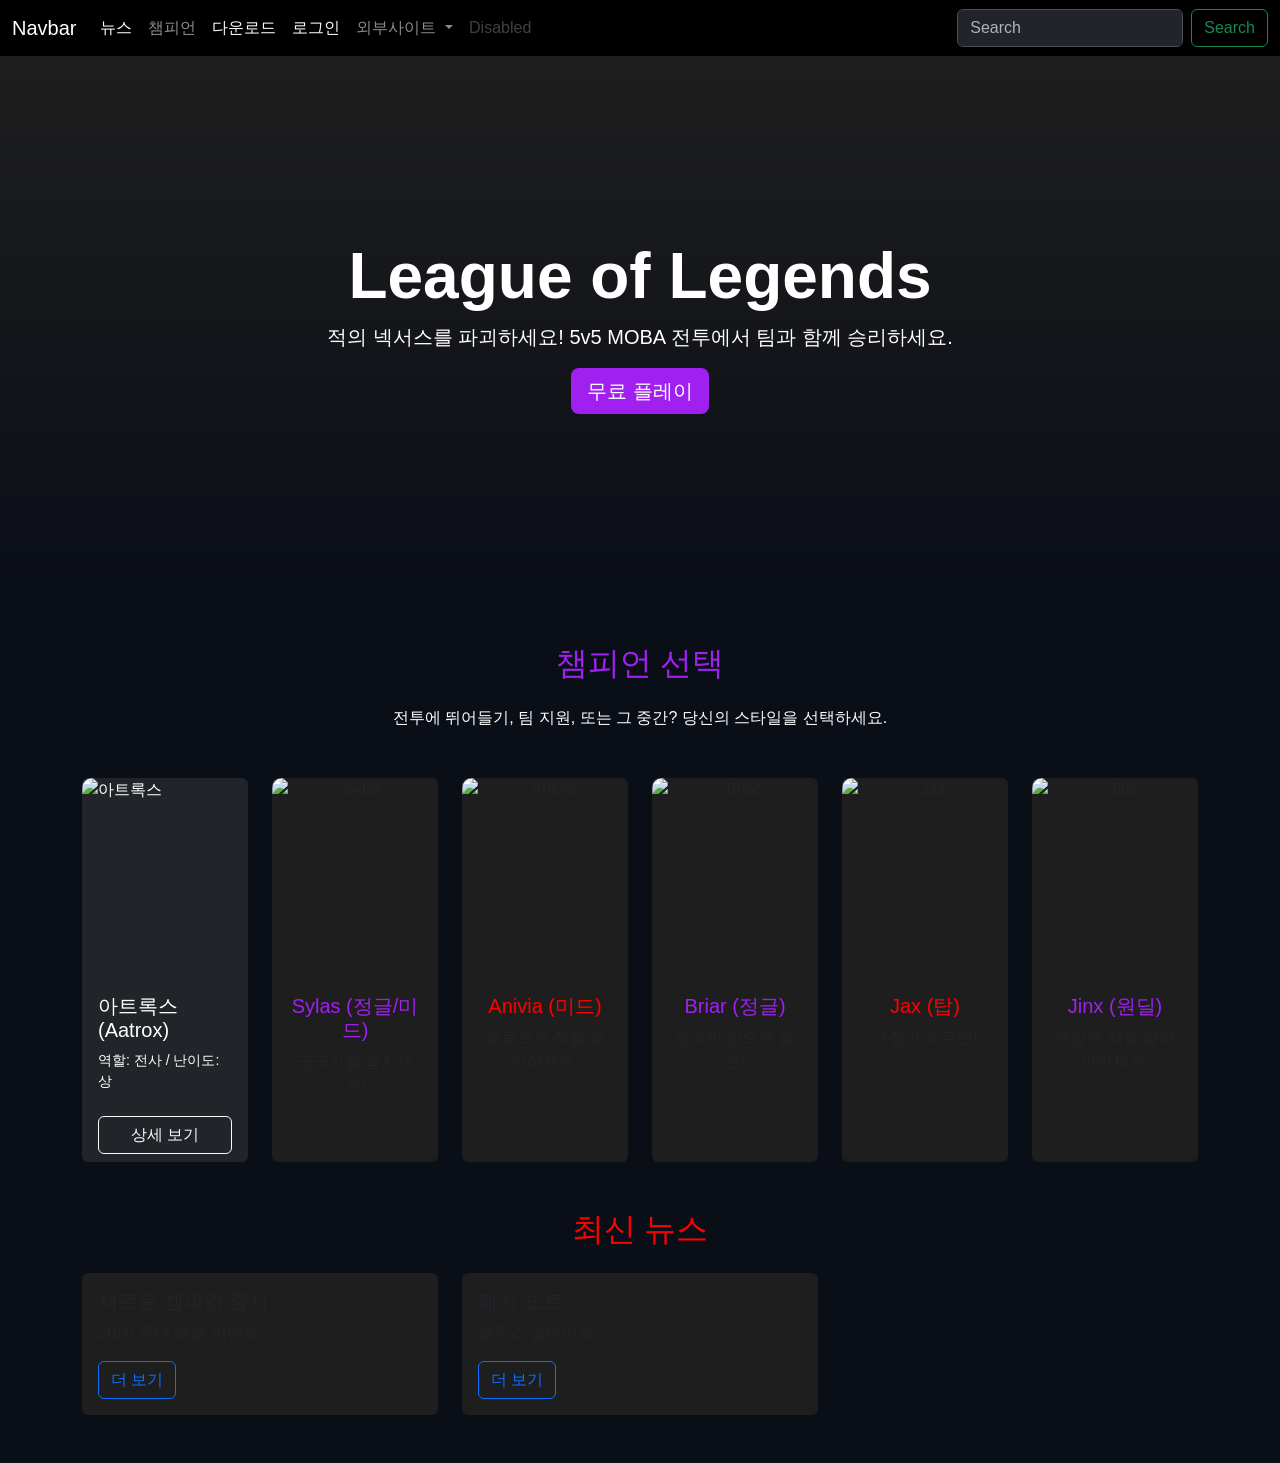
==== src/main/resources/META-INF/resources/index_sample.html @ 0f06cc99 "4주차" ====
<!DOCTYPE html>
<html lang="ko">
<head>
    <meta charset="UTF-8">
    <meta name="viewport" content="width=device-width, initial-scale=1.0">
    <title>League of Legends - 메인 페이지</title>
    <!-- Bootstrap 5 CDN -->
    <link href="https://cdn.jsdelivr.net/npm/bootstrap@5.3.0/dist/css/bootstrap.min.css" rel="stylesheet">
    <script src="https://cdn.jsdelivr.net/npm/bootstrap@5.3.0/dist/js/bootstrap.bundle.min.js"></script>
    <!-- 커스텀 스타일 (LOL 테마 + 챔피언 호버 효과) -->
    <style>
        body { background-color: #0a0e17; color: #fff; font-family: 'Arial', sans-serif; }
        .navbar { background-color: #000; }
        .hero { background: linear-gradient(to bottom, #1e1e1e, #0a0e17); min-height: 60vh; }
        .accent-purple { color: #a020f0; }
        .accent-red { color: #ff0000; }
        .card { background-color: #1e1e1e; border: none; transition: transform 0.3s, box-shadow 0.3s; }
        .card:hover { transform: scale(1.05); box-shadow: 0 10px 20px rgba(160, 32, 240, 0.5); }
        .card-img-top { height: 200px; object-fit: cover; border-radius: 10px 10px 0 0; }
        .btn-primary { background-color: #a020f0; border: none; }
        .btn-primary:hover { background-color: #800080; }
    </style>
</head>
<body>

    <!-- 헤더 (Navbar)
    <nav class="navbar navbar-expand-lg navbar-dark">
        <div class="container-fluid">
            <a class="navbar-brand" href="http://localhost:8080/index_sample.html">League of Legends</a>
            <button class="navbar-toggler" type="button" data-bs-toggle="collapse" data-bs-target="#navbarNav" aria-controls="navbarNav" aria-expanded="false" aria-label="Toggle navigation">
                <span class="navbar-toggler-icon"></span>
            </button>
            <div class="collapse navbar-collapse" id="navbarNav">
                <ul class="navbar-nav ms-auto">
                    <li class="nav-item"><a class="nav-link" href="#">뉴스</a></li>
                    <li class="nav-item"><a class="nav-link" href="#">챔피언</a></li>
                    <li class="nav-item"><a class="nav-link" href="#">다운로드</a></li>
                    <li class="nav-item"><a class="nav-link" href="#">로그인</a></li>
                    <li class="nav-item"><a class="nav-link" href="https://www.leagueoflegends.com/ko-kr/">공식 웹사이트</a></li>

                </ul>
            </div>
        </div>
    </nav> -->
    <nav class="navbar navbar-expand-lg navbar-light" data-bs-theme="dark">
<div class="container-fluid">
  <a class="navbar-brand" href="#">Navbar</a>
  <button class="navbar-toggler" type="button" data-bs-toggle="collapse" data-bs-target="#navbarSupportedContent" aria-controls="navbarSupportedContent" aria-expanded="false" aria-label="Toggle navigation">
    <span class="navbar-toggler-icon"></span>
  </button>
  <div class="collapse navbar-collapse" id="navbarSupportedContent">
    <ul class="navbar-nav me-auto mb-2 mb-lg-0">
      <li class="nav-item">
        <a class="nav-link active" aria-current="page" href="#">뉴스</a>
      </li>
      <li class="nav-item">
        <a class="nav-link" href="#">챔피언</a>
      </li>
        <li class="nav-item">
        <a class="nav-link active" aria-current="page" href="#">다운로드</a>
      </li>
      <li class="nav-item">
        <a class="nav-link active" aria-current="page" href="#">로그인</a>
      </li>
      <li class="nav-item dropdown">
        <a class="nav-link dropdown-toggle" href="#" role="button" data-bs-toggle="dropdown" aria-expanded="false">
          외부사이트
        </a>
        <ul class="dropdown-menu">
          <li><a class="dropdown-item" href="https://www.leagueoflegends.com/ko-kr/" target="_blank">lol 공식웹사이트</a></li>
          <li><a class="dropdown-item" href="#">Another action</a></li>
          <li><hr class="dropdown-divider"></li>
          <li><a class="dropdown-item" href="#">Something else here</a></li>
        </ul>
      </li>
      <li class="nav-item">
        <a class="nav-link disabled" aria-disabled="true">Disabled</a>
      </li>
    </ul>
    <form class="d-flex" role="search">
      <input class="form-control me-2" type="search" placeholder="Search" aria-label="Search" />
      <button class="btn btn-outline-success" type="submit">Search</button>
    </form>
  </div>
</div>
</nav>
    <!-- 히어로 배너 (Hero Banner) -->
    <section class="hero d-flex align-items-center justify-content-center text-center py-5">
        <div class="container">
            <h1 class="display-3 fw-bold">League of Legends</h1>
            <p class="lead">적의 넥서스를 파괴하세요! 5v5 MOBA 전투에서 팀과 함께 승리하세요.</p>
            <a href="#" class="btn btn-primary btn-lg">무료 플레이</a>
        </div>
    </section>

<!-- 챔피언 선택 섹션 (작은 썸네일 PNG로 업데이트!) -->
    <section class="container my-5">
        <h2 class="text-center mb-4 accent-purple">챔피언 선택</h2>
        <p class="text-center mb-5">전투에 뛰어들기, 팀 지원, 또는 그 중간? 당신의 스타일을 선택하세요.</p>
        <div class="row g-4">
            <!-- Aatrox -->
            <!-- <div class="col-md-6 col-lg-4 col-xl-2">
                <div class="card text-center h-100">
                    <img src="https://ddragon.leagueoflegends.com/cdn/15.24.1/img/champion/Aatrox.png" class="card-img-top" alt="Aatrox" loading="lazy">
                    <div class="card-body">
                        <h5 class="card-title accent-red">Aatrox (탑)</h5>
                        <p class="card-text">어둠의 검으로 적을 베세요.</p>
                    </div>
                </div>
            </div> -->
            <div class="col">
    <div class="card bg-dark text-white border-secondary h-100">
    <img src="image/Aatrox.png" class="card-img-top" alt="아트록스">
<div class="card-body">
<h5 class="card-title">아트록스 (Aatrox)</h5>
<p class="card-text small">역할: 전사 / 난이도: 상</p>
</div>
<div class="card-footer bg-transparent border-0">
<button class="btn btn-outline-light w-100"
data-bs-toggle="modal"
data-bs-target="#modalAatrox"
data-champ="Aatrox">
상세 보기
</button>
</div>
</div>
</div>
<!-- 모달 (iframe으로 Aatrox.html 불러오기) -->
<div class="modal fade" id="modalAatrox" tabindex="-1" aria-labelledby="modalAatroxLabel" aria-hidden="true">
<div class="modal-dialog modal-xl modal-dialog-centered modal-dialog-scrollable">
<div class="modal-content bg-dark text-white border-secondary">
<!-- 헤더 -->
<div class="modal-header border-secondary">
<h5 class="modal-title" id="modalAatroxLabel">아트록스 (Aatrox) 상세 정보</h5>
<button type="button" class="btn-close btn-close-white" data-bs-dismiss="modal" aria-label="Close"></button>
</div>
<!-- 바디: iframe으로 내용 채움 -->
<div class="modal-body p-0" style="height: 65vh; background: #0a0e17;">
<iframe
src="modals/Aatrox.html"
frameborder="0"
style="width: 100%; height: 100%; border: none;"
allowfullscreen>
</iframe>
</div>
<!-- 푸터 -->
<div class="modal-footer border-secondary">
<button type="button" class="btn btn-outline-light" data-bs-dismiss="modal">닫기</button>
</div>
</div>
</div>
</div>
            <!-- Sylas -->
            <div class="col-md-6 col-lg-4 col-xl-2">
                <div class="card text-center h-100">
                    <img src="https://ddragon.leagueoflegends.com/cdn/15.24.1/img/champion/Sylas.png" class="card-img-top" alt="Sylas" loading="lazy">
                    <div class="card-body">
                        <h5 class="card-title accent-purple">Sylas (정글/미드)</h5>
                        <p class="card-text">궁극기를 훔치세요!</p>
                    </div>
                </div>
            </div>
            <!-- Anivia -->
            <div class="col-md-6 col-lg-4 col-xl-2">
                <div class="card text-center h-100">
                    <img src="https://ddragon.leagueoflegends.com/cdn/15.24.1/img/champion/Anivia.png" class="card-img-top" alt="Anivia" loading="lazy">
                    <div class="card-body">
                        <h5 class="card-title accent-red">Anivia (미드)</h5>
                        <p class="card-text">얼음으로 적을 봉인하세요.</p>
                    </div>
                </div>
            </div>
            <!-- Briar -->
            <div class="col-md-6 col-lg-4 col-xl-2">
                <div class="card text-center h-100">
                    <img src="https://ddragon.leagueoflegends.com/cdn/15.24.1/img/champion/Briar.png" class="card-img-top" alt="Briar" loading="lazy">
                    <div class="card-body">
                        <h5 class="card-title accent-purple">Briar (정글)</h5>
                        <p class="card-text">광폭한 힘으로 돌진!</p>
                    </div>
                </div>
            </div>
            <!-- Jax -->
            <div class="col-md-6 col-lg-4 col-xl-2">
                <div class="card text-center h-100">
                    <img src="https://ddragon.leagueoflegends.com/cdn/15.24.1/img/champion/Jax.png" class="card-img-top" alt="Jax" loading="lazy">
                    <div class="card-body">
                        <h5 class="card-title accent-red">Jax (탑)</h5>
                        <p class="card-text">대장간의 주인!</p>
                    </div>
                </div>
            </div>
            <!-- Jinx -->
            <div class="col-md-6 col-lg-4 col-xl-2">
                <div class="card text-center h-100">
                    <img src="https://ddragon.leagueoflegends.com/cdn/15.24.1/img/champion/Jinx.png" class="card-img-top" alt="Jinx" loading="lazy">
                    <div class="card-body">
                        <h5 class="card-title accent-purple">Jinx (원딜)</h5>
                        <p class="card-text">폭발로 적을 날려버리세요.</p>
                    </div>
                </div>
            </div>
        </div>
    </section>

    <!-- 뉴스 섹션 (기존 유지) -->
    <section class="container my-5">
        <h2 class="text-center mb-4 accent-red">최신 뉴스</h2>
        <div class="row g-4">
            <div class="col-md-6 col-lg-4">
                <div class="card">
                    <div class="card-body">
                        <h5 class="card-title">새로운 챔피언 출시</h5>
                        <p class="card-text">2026 루나 레벨 이벤트!</p>
                        <a href="#" class="btn btn-outline-primary">더 보기</a>
                    </div>
                </div>
            </div>
            <div class="col-md-6 col-lg-4">
                <div class="card">
                    <div class="card-body">
                        <h5 class="card-title">패치 노트</h5>
                        <p class="card-text">밸런스 업데이트.</p>
                        <a href="#" class="btn btn-outline-primary">더 보기</a>
                    </div>
                </div>
            </div>
        </div>
    </section>
    
</body>
</html>
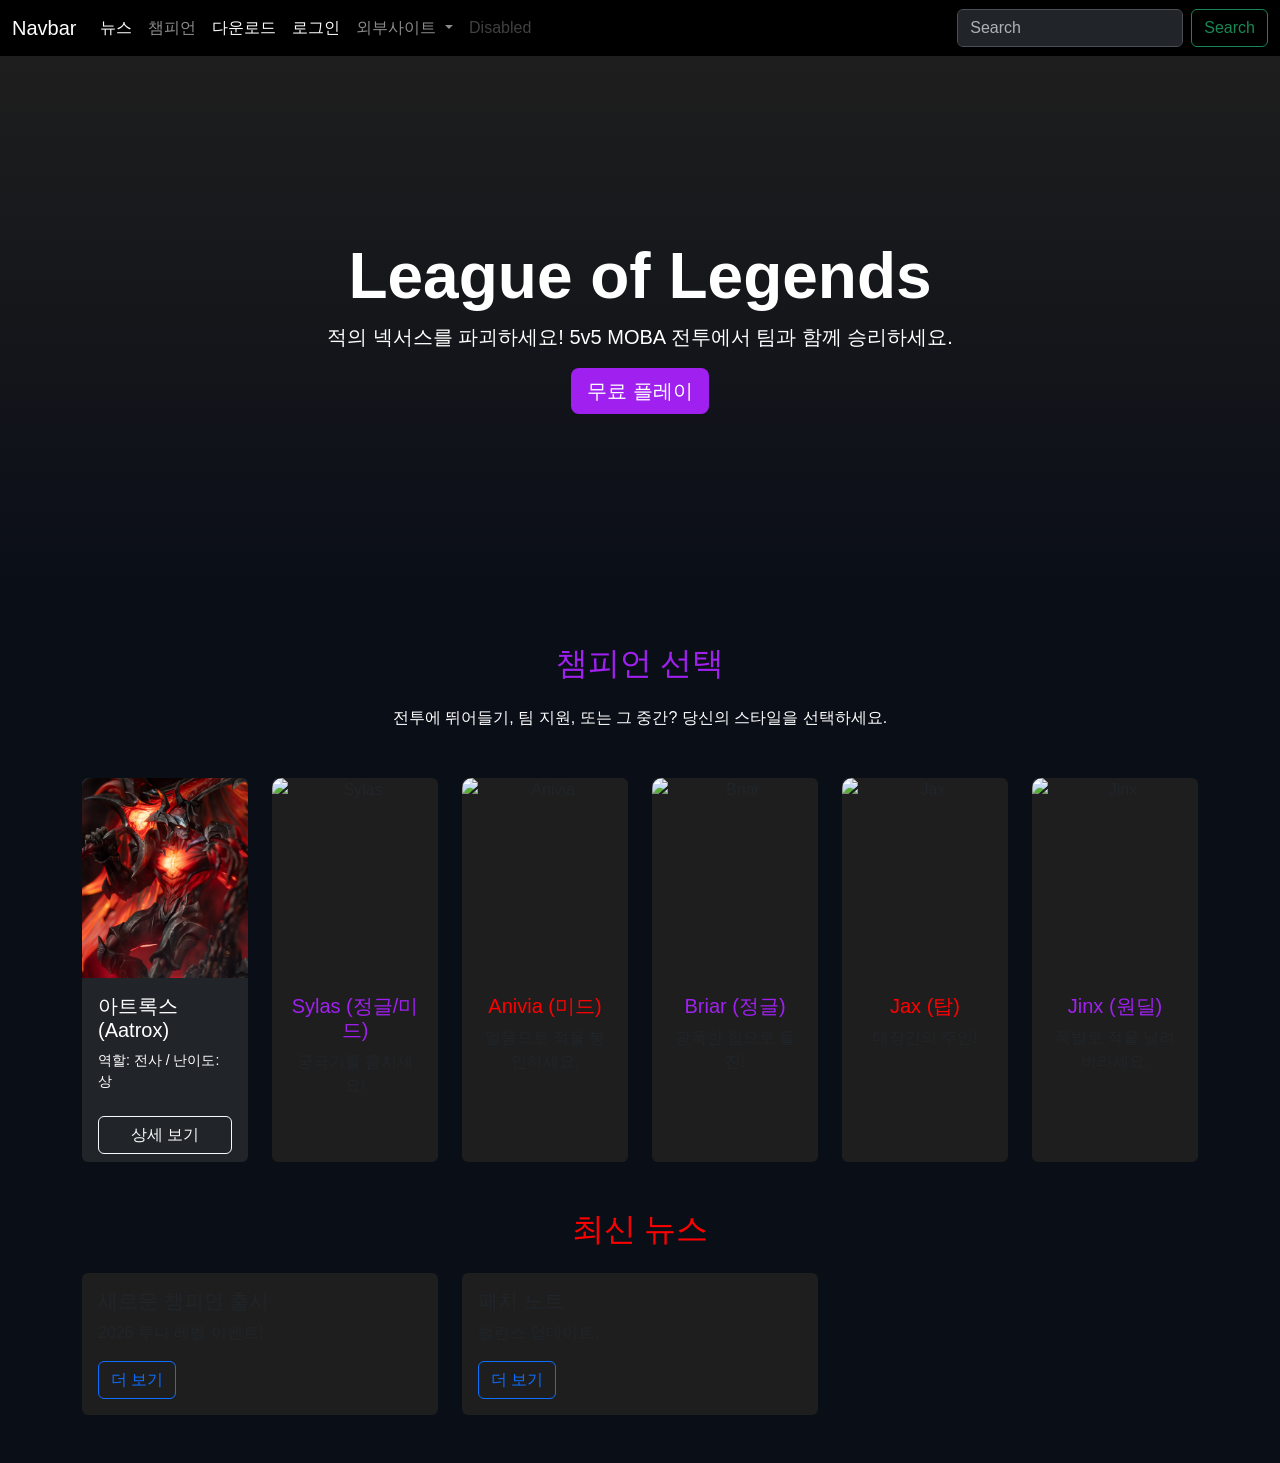
==== commit 95fc3d72: "5주차" ====
--- a/src/main/resources/META-INF/resources/index_sample.html
+++ b/src/main/resources/META-INF/resources/index_sample.html
@@ -57,7 +57,7 @@
         <a class="nav-link" href="#">챔피언</a>
       </li>
         <li class="nav-item">
-        <a class="nav-link active" aria-current="page" href="#">다운로드</a>
+        <a class="nav-link active" aria-current="page" href="main_page_sub/download_table.html">다운로드</a>
       </li>
       <li class="nav-item">
         <a class="nav-link active" aria-current="page" href="#">로그인</a>
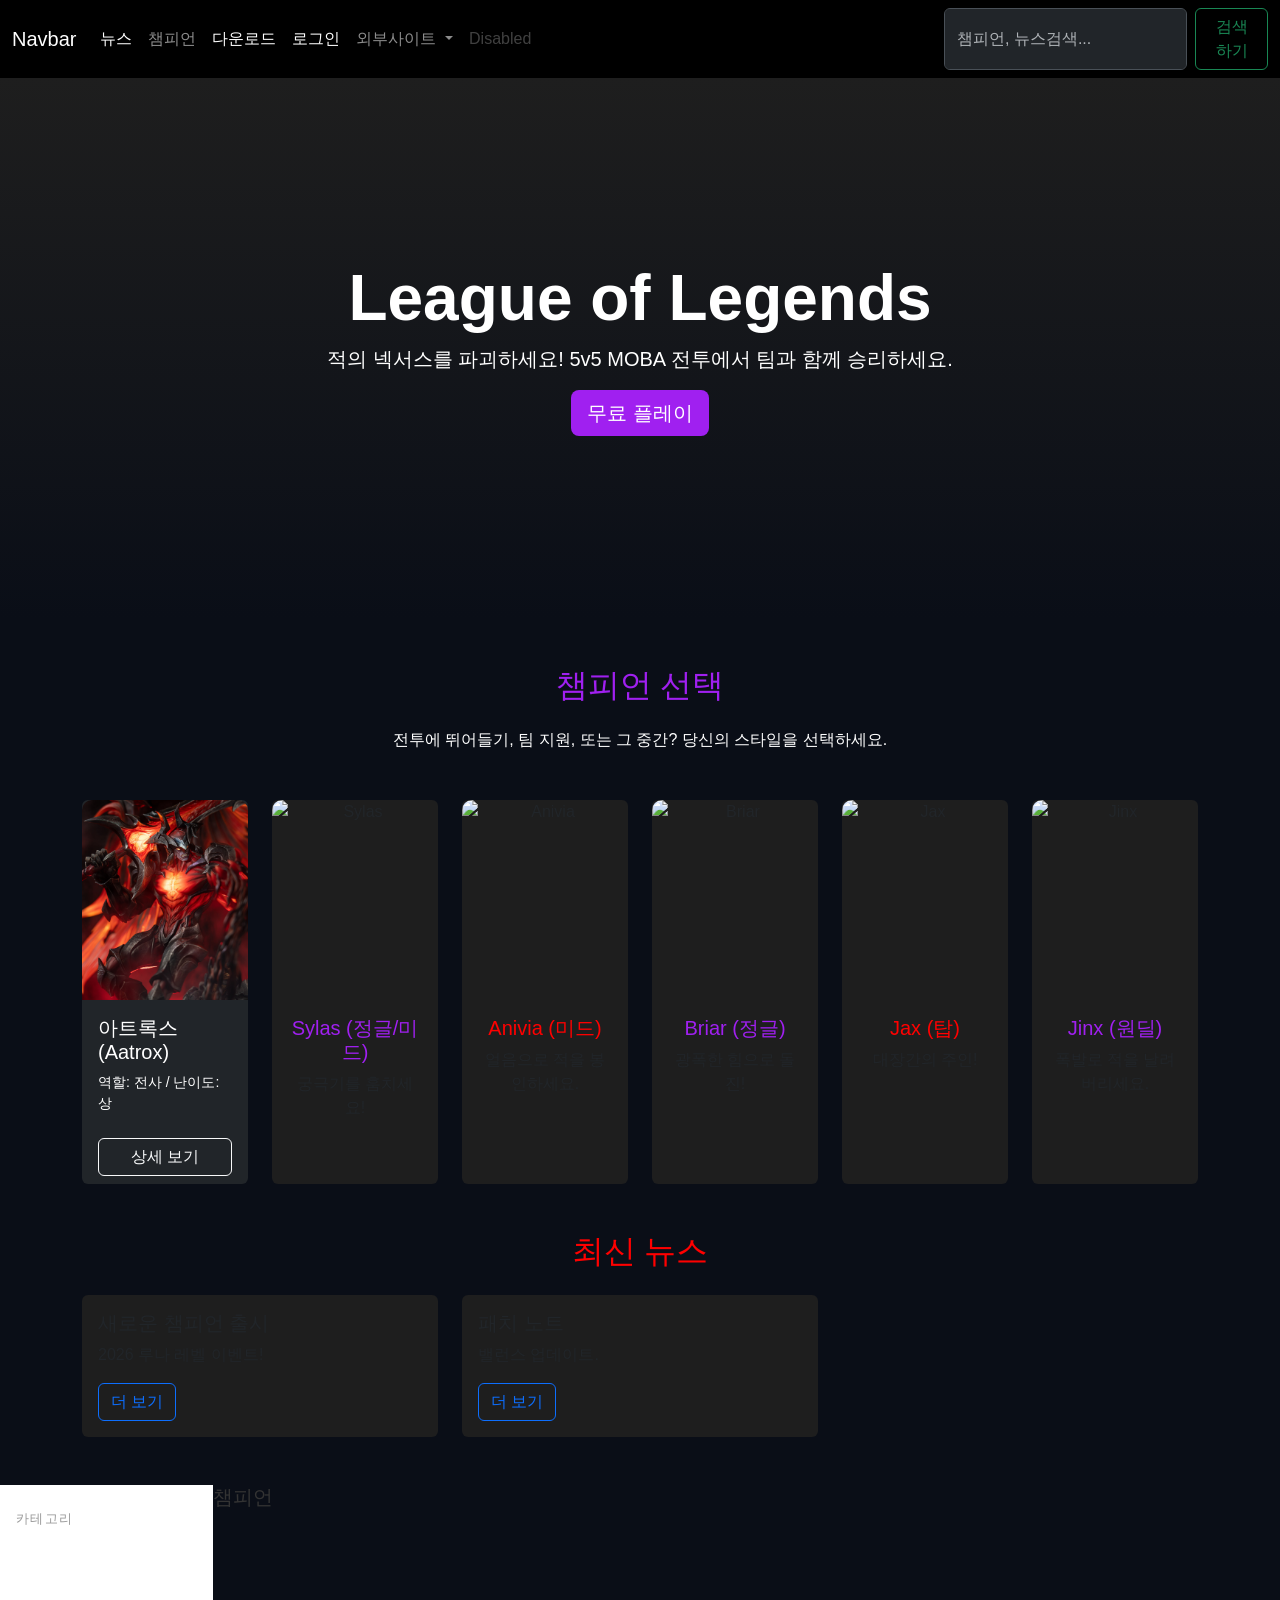
==== commit 36dcaf8a: "6주차" ====
--- a/src/main/resources/META-INF/resources/index_sample.html
+++ b/src/main/resources/META-INF/resources/index_sample.html
@@ -4,9 +4,16 @@
     <meta charset="UTF-8">
     <meta name="viewport" content="width=device-width, initial-scale=1.0">
     <title>League of Legends - 메인 페이지</title>
-    <!-- Bootstrap 5 CDN -->
-    <link href="https://cdn.jsdelivr.net/npm/bootstrap@5.3.0/dist/css/bootstrap.min.css" rel="stylesheet">
-    <script src="https://cdn.jsdelivr.net/npm/bootstrap@5.3.0/dist/js/bootstrap.bundle.min.js"></script>
+    <!-- Bootstrap 5 CDN --> 
+     <link href="https://cdn.jsdelivr.net/npm/bootstrap@5.3.0/dist/css/bootstrap.min.css" rel="stylesheet">
+    <!-- <script src="https://cdn.jsdelivr.net/npm/bootstrap@5.3.0/dist/js/bootstrap.bundle.min.js"></script> -->
+     <script>
+window.onload = function() 
+{
+alert("메인 페이지 로딩 완료");
+}
+</script>
+
     <!-- 커스텀 스타일 (LOL 테마 + 챔피언 호버 효과) -->
     <style>
         body { background-color: #0a0e17; color: #fff; font-family: 'Arial', sans-serif; }
@@ -77,10 +84,10 @@
         <a class="nav-link disabled" aria-disabled="true">Disabled</a>
       </li>
     </ul>
-    <form class="d-flex" role="search">
-      <input class="form-control me-2" type="search" placeholder="Search" aria-label="Search" />
-      <button class="btn btn-outline-success" type="submit">Search</button>
-    </form>
+<form class="d-flex" id="searchForm">
+<input class="form-control me-2" type="search" placeholder="챔피언, 뉴스검색..."aria-label="Search" id="searchInput">
+<button class="btn btn-outline-success" type="submit">검색하기</button>
+</form>
   </div>
 </div>
 </nav>
@@ -227,6 +234,46 @@
             </div>
         </div>
     </section>
-    
+
+<!--===== 검색결과섹션(기본숨김) ===== -->
+<section id="searchResults">
+<!--키워드헤더-->
+<div class="search-keyword-header">
+<h1 id="searchKeywordDisplay"></h1>
+</div>
+<!--본문: 사이드바+ 콘텐츠-->
+<div class="search-body">
+<div class="container-fluid px-0">
+<div class="row g-0">
+<!--왼쪽카테고리사이드바-->
+<div class="col-md-3 col-lg-2 search-sidebar bg-white py-4">
+<div class="px-3 mb-3" style="font-size:0.8rem; color:#999; text-transform:uppercase; letter-spacing:0.1em;">카테고리</div>
+<div class="search-category-item active" onclick="switchCategory('champion', this)">
+챔피언<span class="count" id="champCount">(0)</span>
+</div>
+    <div class="search-category-item" onclick="switchCategory('news', this)">
+뉴스<span class="count" id="newsCount">(0)</span>
+</div>
+</div>
+<!--오른쪽콘텐츠-->
+<div class="col-md-9 col-lg-10 search-content-area">
+<!--챔피언결과-->
+<div id="resultChampion">
+<h5 class="mb-4" style="color:#333;">챔피언</h5>
+<div id="championResultList"></div>
+</div>
+<!--뉴스결과-->
+<div id="resultNews" style="display:none;">
+<h5 class="mb-4" style="color:#333;">뉴스</h5>
+<div id="newsResultList"></div>
+</div>
+</div>
+</div>
+</div>
+</div>
+</section>
+
+    <script src="js/serch.js"></script>
+
 </body>
 </html>
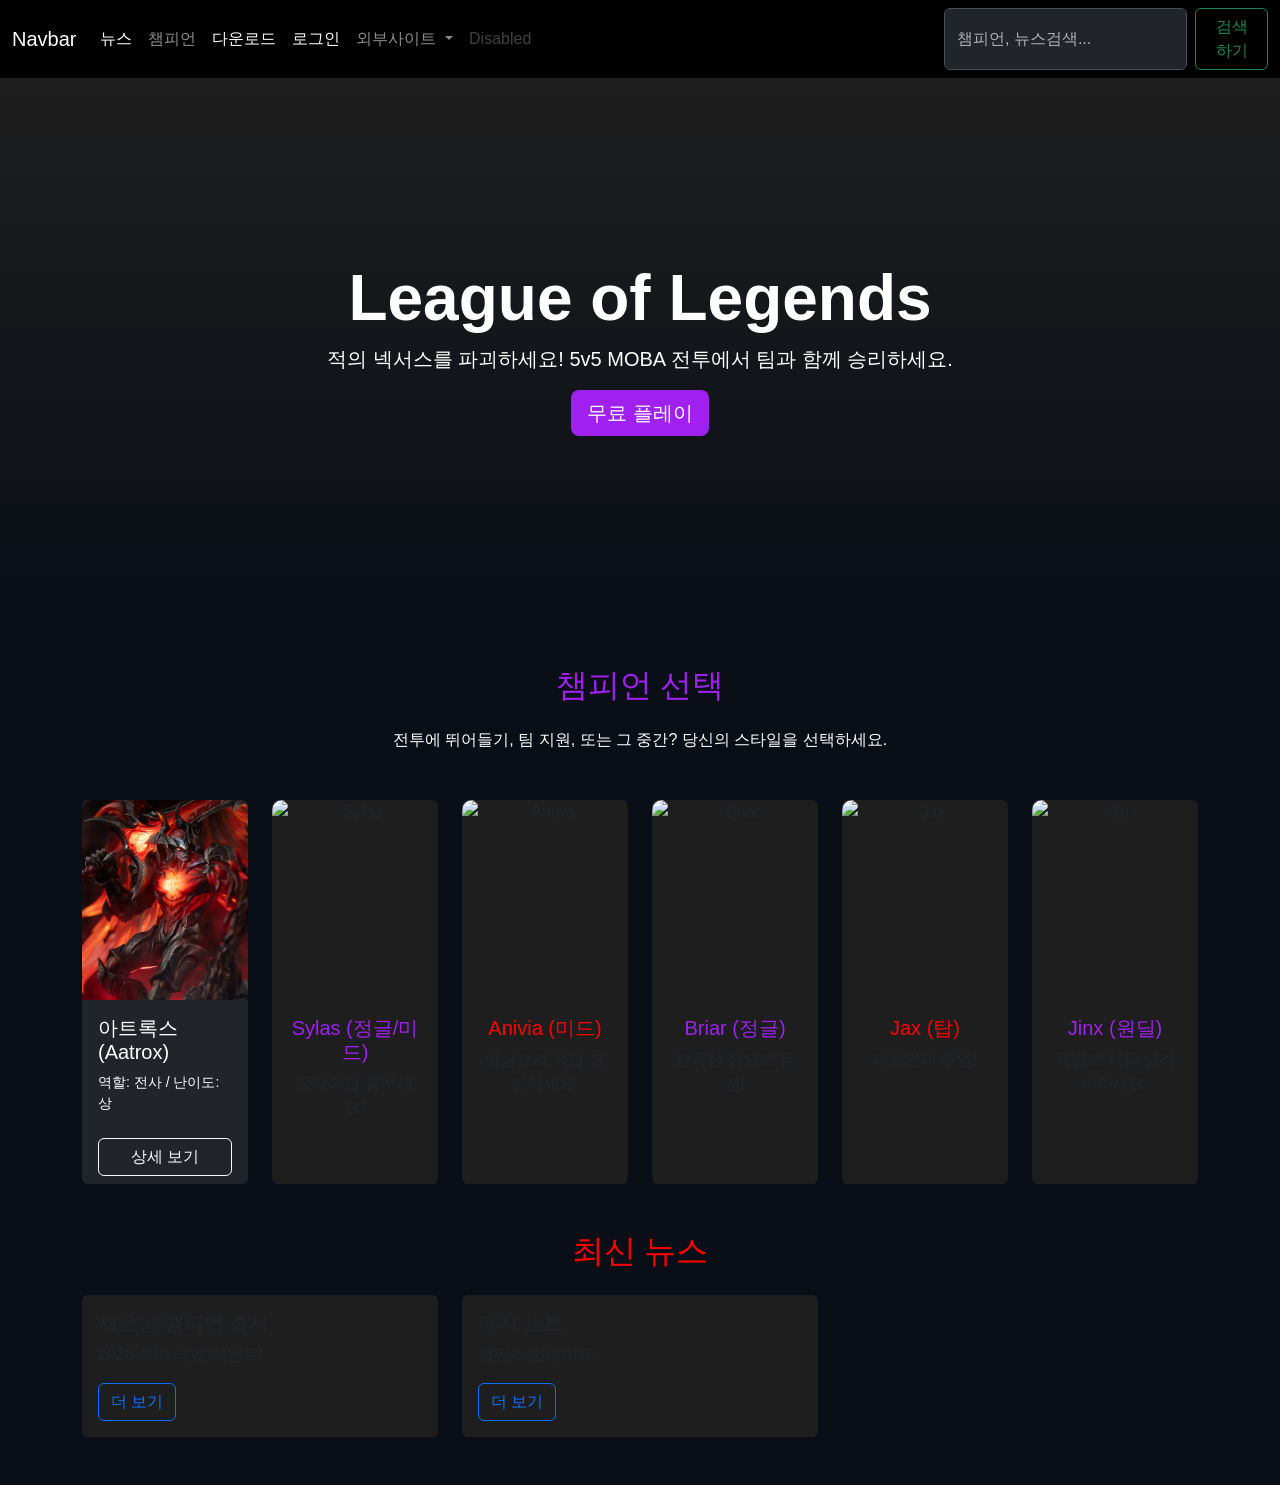
==== commit 505c6ddc: "7주차" ====
--- a/src/main/resources/META-INF/resources/index_sample.html
+++ b/src/main/resources/META-INF/resources/index_sample.html
@@ -7,7 +7,8 @@
     <!-- Bootstrap 5 CDN --> 
      <link href="https://cdn.jsdelivr.net/npm/bootstrap@5.3.0/dist/css/bootstrap.min.css" rel="stylesheet">
     <!-- <script src="https://cdn.jsdelivr.net/npm/bootstrap@5.3.0/dist/js/bootstrap.bundle.min.js"></script> -->
-     <script>
+    <link rel="stylesheet" href="css/main.css">
+    <script>
 window.onload = function() 
 {
 alert("메인 페이지 로딩 완료");
--- a/src/main/resources/META-INF/resources/css/main.css
+++ b/src/main/resources/META-INF/resources/css/main.css
@@ -0,0 +1,71 @@
+/* ── 기본 레이아웃 ──────────────────────────────────────────── */
+body { background-color: #0a0e17; color: #fff; font-family: 'Arial', sans-serif; }
+.navbar { background-color: #000; }
+.hero { background: linear-gradient(to bottom, #1e1e1e, #0a0e17); min-height: 60vh; }
+
+/* ── 강조 색상 ──────────────────────────────────────────────── */
+.accent-purple { color: #a020f0; }
+.accent-red { color: #ff0000; }
+
+/* ── 카드 ────────────────────────────────────────────────────── */
+.card { background-color: #1e1e1e; border: none; transition: transform 0.3s, box-shadow 0.3s; }
+.card:hover { transform: scale(1.05); box-shadow: 0 10px 20px rgba(160, 32, 240, 0.5); }
+.card-img-top { height: 200px; object-fit: cover; border-radius: 10px 10px 0 0; }
+
+/* ── 버튼 ────────────────────────────────────────────────────── */
+.btn-primary { background-color: #a020f0; border: none; }
+.btn-primary:hover { background-color: #800080; }
+
+/* ── 검색 결과 페이지 ────────────────────────────────────────── */
+#searchResults { display: none; }
+
+.search-keyword-header {
+    background: #0a0a0a;
+    background-image: radial-gradient(ellipse at center, #1a1a1a 0%, #000 70%);
+    min-height: 180px;
+    display: flex;
+    align-items: center;
+    justify-content: center;
+    border-bottom: 2px solid #c8a96e;
+}
+.search-keyword-header h1 {
+    font-size: 2.8rem;
+    font-weight: 700;
+    color: #fff;
+    letter-spacing: 0.05em;
+}
+
+.search-body { background-color: #f0ede8; min-height: 500px; }
+.search-sidebar { border-right: 1px solid #ddd; }
+
+.search-category-item {
+    padding: 14px 20px;
+    cursor: pointer;
+    color: #333;
+    font-size: 0.95rem;
+    border-left: 3px solid transparent;
+    transition: all 0.2s;
+}
+.search-category-item:hover { background: #e0dcd5; }
+.search-category-item.active {
+    border-left: 3px solid #c8253a;
+    font-weight: 700;
+    color: #c8253a;
+    background: #e8e4df;
+}
+.search-category-item .count { color: #999; font-size: 0.85rem; margin-left: 6px; }
+
+.search-content-area { padding: 30px; }
+
+.search-result-card {
+    background: #fff;
+    border: none;
+    border-radius: 6px;
+    margin-bottom: 16px;
+    transition: box-shadow 0.2s;
+}
+.search-result-card:hover { box-shadow: 0 4px 15px rgba(0,0,0,0.15); }
+.search-result-card img { width: 110px; height: 80px; object-fit: cover; border-radius: 6px 0 0 6px; }
+
+.no-result { text-align: center; padding: 80px 20px; color: #666; }
+.no-result h4 { color: #333; }
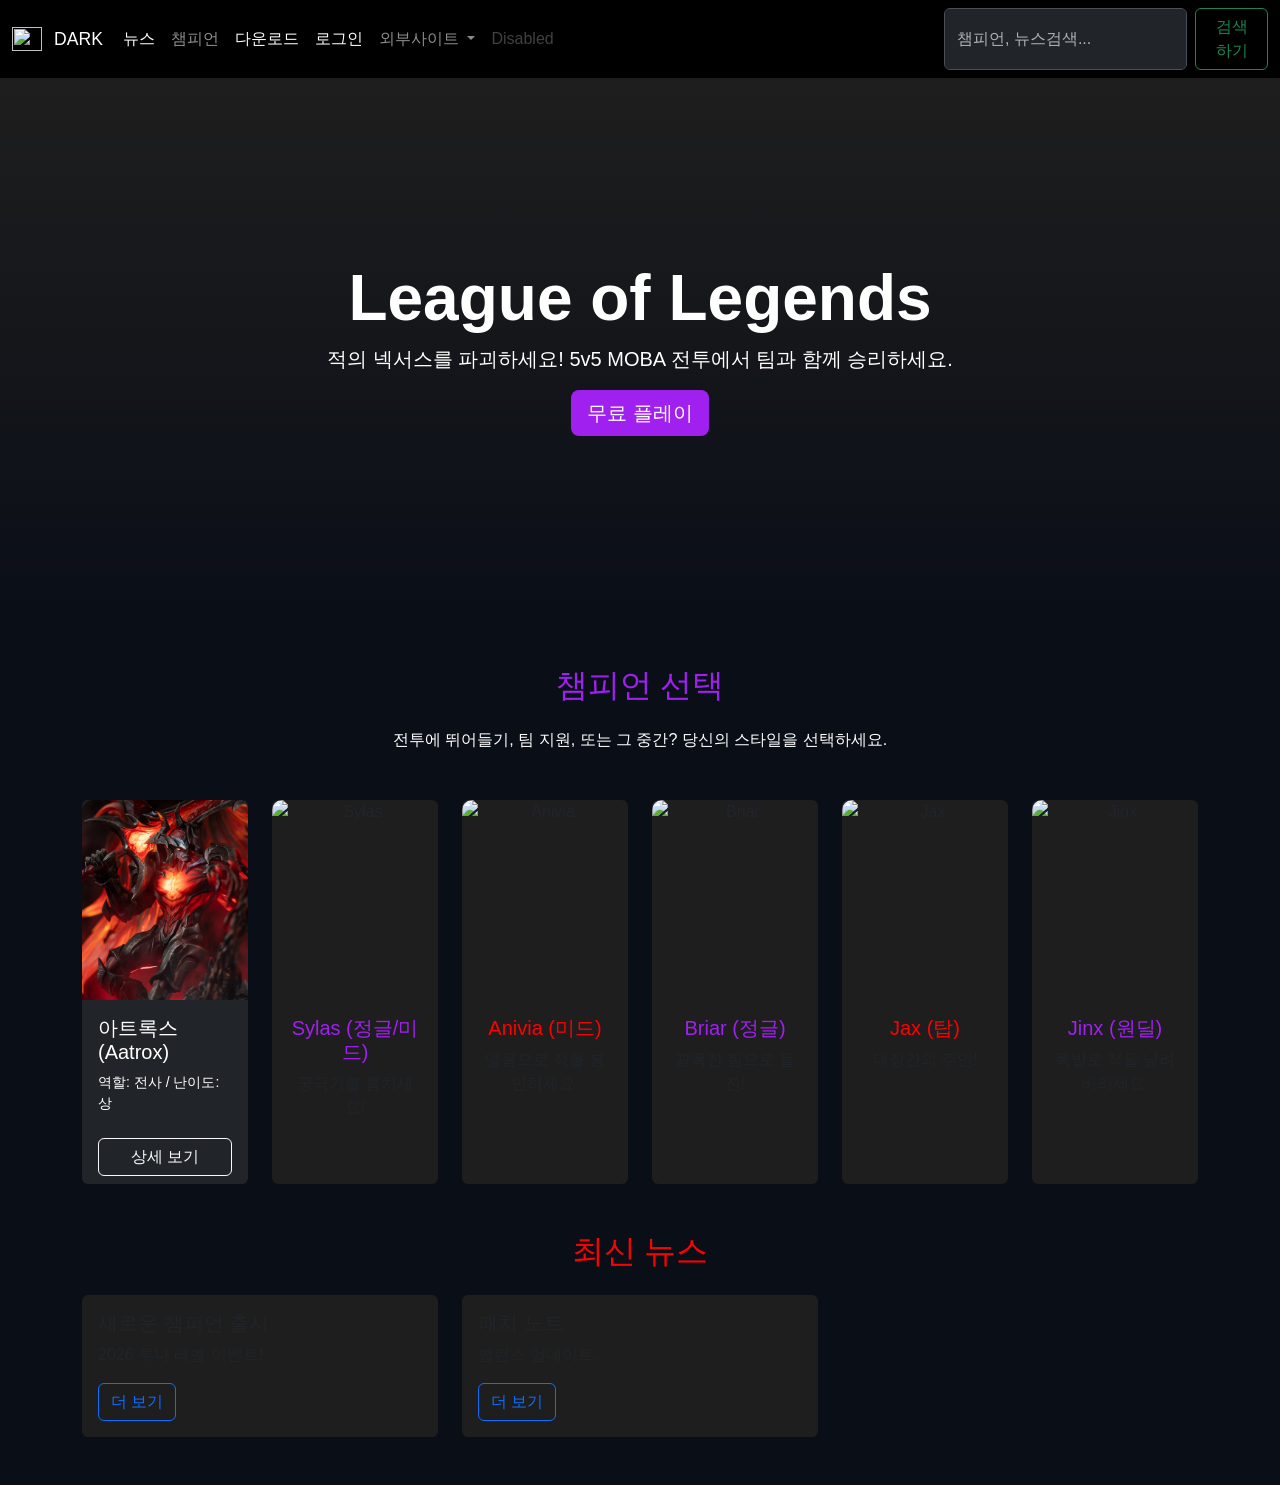
==== commit 3dd56fc1: "9주차" ====
--- a/src/main/resources/META-INF/resources/index_sample.html
+++ b/src/main/resources/META-INF/resources/index_sample.html
@@ -13,8 +13,11 @@
 {
 alert("메인 페이지 로딩 완료");
 }
+
+
+
 </script>
-
+<script src="bootstrap.bundle.js"></script>
     <!-- 커스텀 스타일 (LOL 테마 + 챔피언 호버 효과) -->
     <style>
         body { background-color: #0a0e17; color: #fff; font-family: 'Arial', sans-serif; }
@@ -52,7 +55,11 @@
     </nav> -->
     <nav class="navbar navbar-expand-lg navbar-light" data-bs-theme="dark">
 <div class="container-fluid">
-  <a class="navbar-brand" href="#">Navbar</a>
+  <img src="/image/lol.jpg" alt=""width="30" height="24">
+<!-- [변경] "Navbar" 텍스트 → 다크/라이트 토글 버튼-->
+<button class="btn border-0" id="themeToggleBtn" onclick="toggleTheme()">
+DARK
+</button>
   <button class="navbar-toggler" type="button" data-bs-toggle="collapse" data-bs-target="#navbarSupportedContent" aria-controls="navbarSupportedContent" aria-expanded="false" aria-label="Toggle navigation">
     <span class="navbar-toggler-icon"></span>
   </button>
@@ -275,6 +282,7 @@
 </section>
 
     <script src="js/serch.js"></script>
+    
 
 </body>
 </html>
--- a/src/main/resources/META-INF/resources/css/main.css
+++ b/src/main/resources/META-INF/resources/css/main.css
@@ -69,3 +69,16 @@
 
 .no-result { text-align: center; padding: 80px 20px; color: #666; }
 .no-result h4 { color: #333; }
+
+/* ── [추가] 테마 토글 버튼 (폰트 크기, 색상 등 ) ──────────────── */
+#themeToggleBtn { font-size: 1.1rem; color: #fff; }
+body.light-mode #themeToggleBtn { color: #212529; }
+/* ── [추가] 라이트 모드 (다양한 색상 정보 ─────────────────────── */
+body.light-mode { background-color: #f8f9fa; color: #212529; }
+body.light-mode .navbar { background-color: #e9ecef !important; }
+body.light-mode .navbar .navbar-brand,
+body.light-mode .navbar .nav-link { color: #212529 !important; }
+body.light-mode .hero { background: linear-gradient(to bottom, #dce3ea, #f8f9fa); }
+body.light-mode .card { background-color: #ffffff; color: #212529; border: 1px solid #dee2e6; }
+body.light-mode .card-title { color: #212529; }
+body.light-mode .card-text { color: #555; }
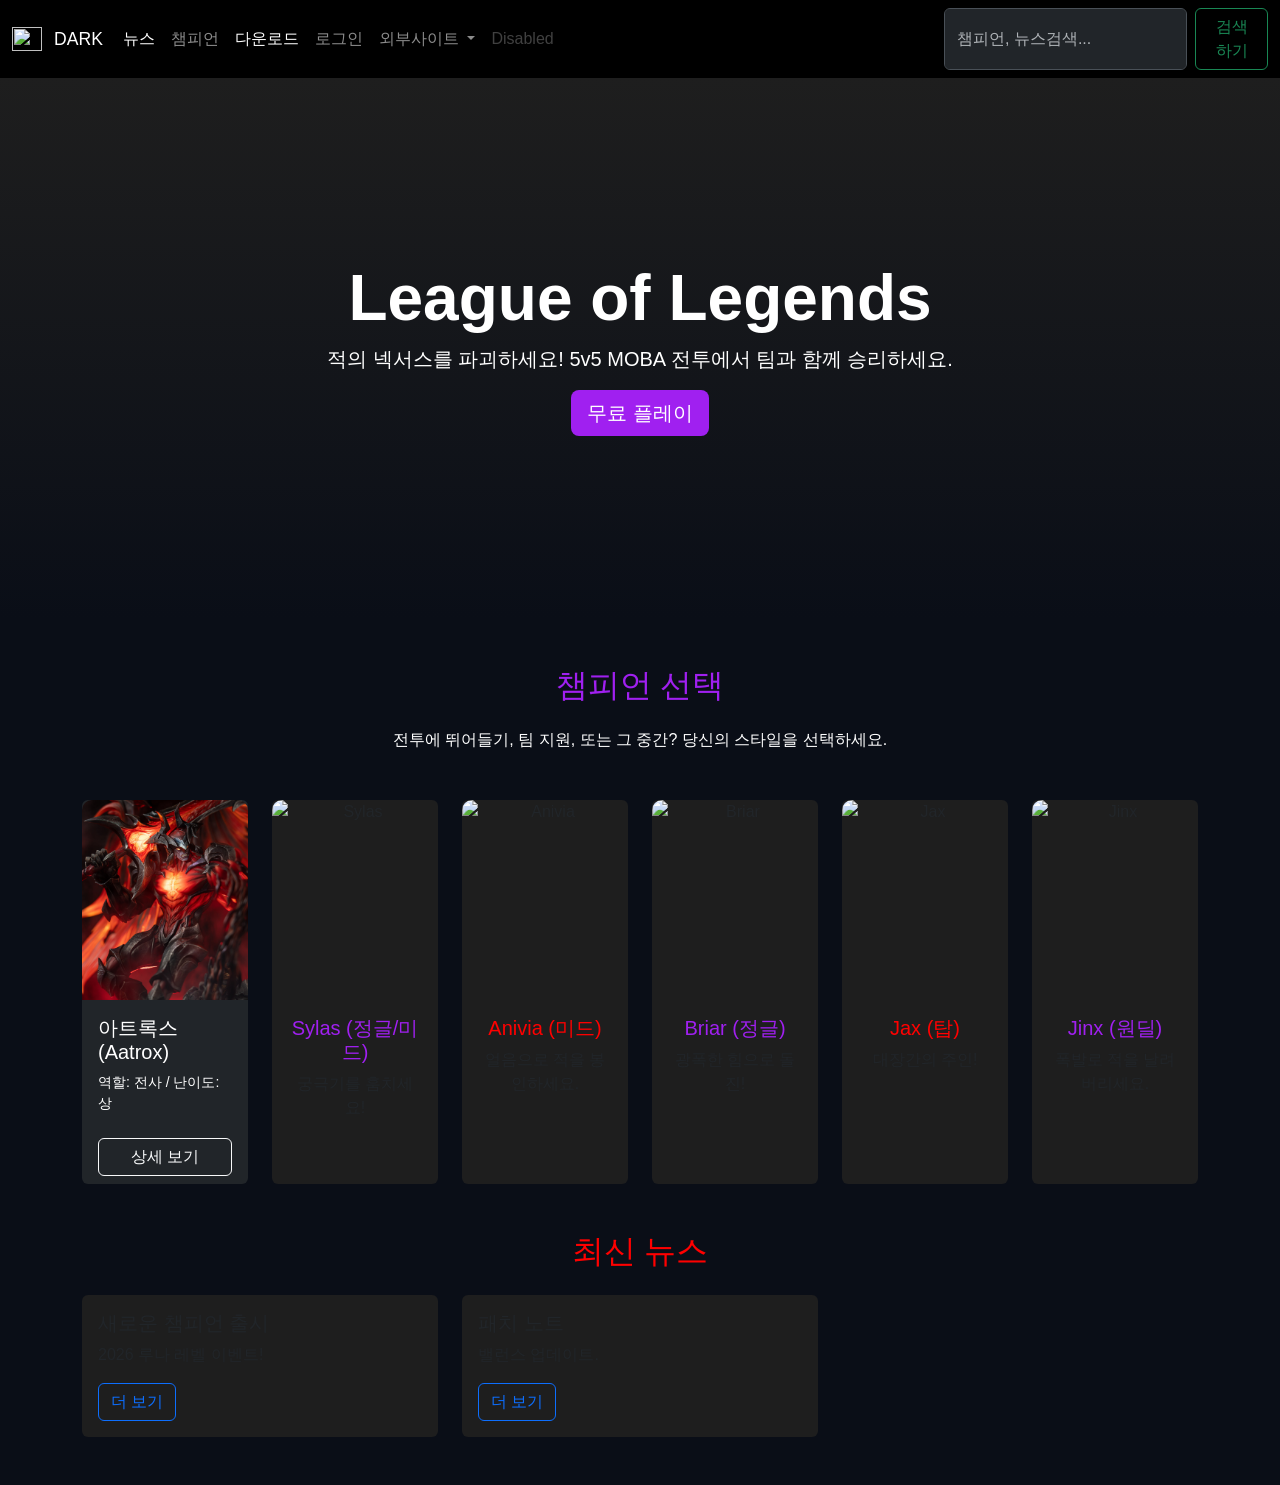
==== commit 162be98b: "12주차(잘못만져서망함, 담주까지 수정예정)" ====
--- a/src/main/resources/META-INF/resources/index_sample.html
+++ b/src/main/resources/META-INF/resources/index_sample.html
@@ -75,7 +75,7 @@
         <a class="nav-link active" aria-current="page" href="main_page_sub/download_table.html">다운로드</a>
       </li>
       <li class="nav-item">
-        <a class="nav-link active" aria-current="page" href="#">로그인</a>
+        <a class="nav-link" href="http://localhost:8080/q/dev-ui/endpoints">로그인</a>
       </li>
       <li class="nav-item dropdown">
         <a class="nav-link dropdown-toggle" href="#" role="button" data-bs-toggle="dropdown" aria-expanded="false">
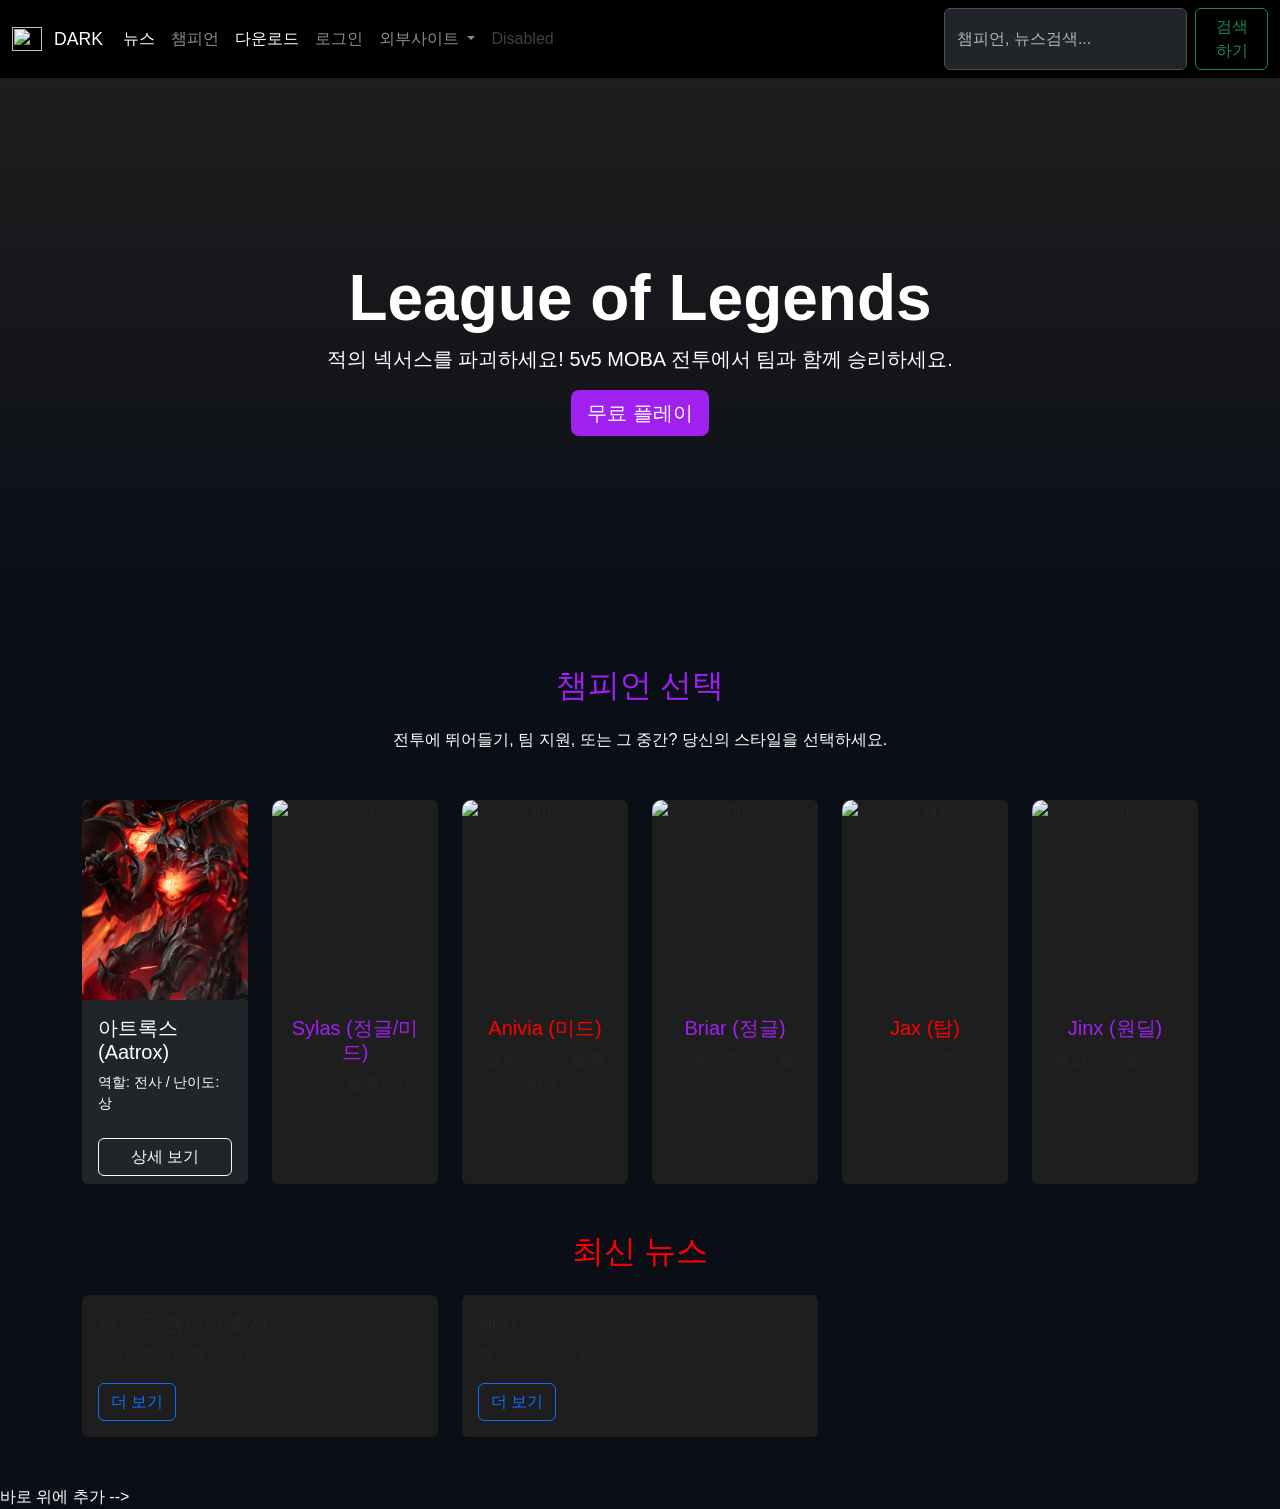
==== commit a5faabff: "마무리 14주차" ====
--- a/src/main/resources/META-INF/resources/index_sample.html
+++ b/src/main/resources/META-INF/resources/index_sample.html
@@ -285,4 +285,20 @@
     
 
 </body>
-</html>+</html>
+
+<!– 토스트 컨테이너 </body> 바로 위에 추가 -->
+<div class="toast-container position-fixed
+bottom-0 end-0 p-3" style="z-index:9999">
+<div id="liveToast" class="toast align-items-center
+text-white bg-success border-0" role="alert">
+<div class="d-flex">
+<div class="toast-body" id="toastBody">
+메시지
+</div>
+<button type="button"
+class="btn-close btn-close-white me-2 m-auto"
+data-bs-dismiss="toast"></button>
+</div>
+</div>
+</div>
